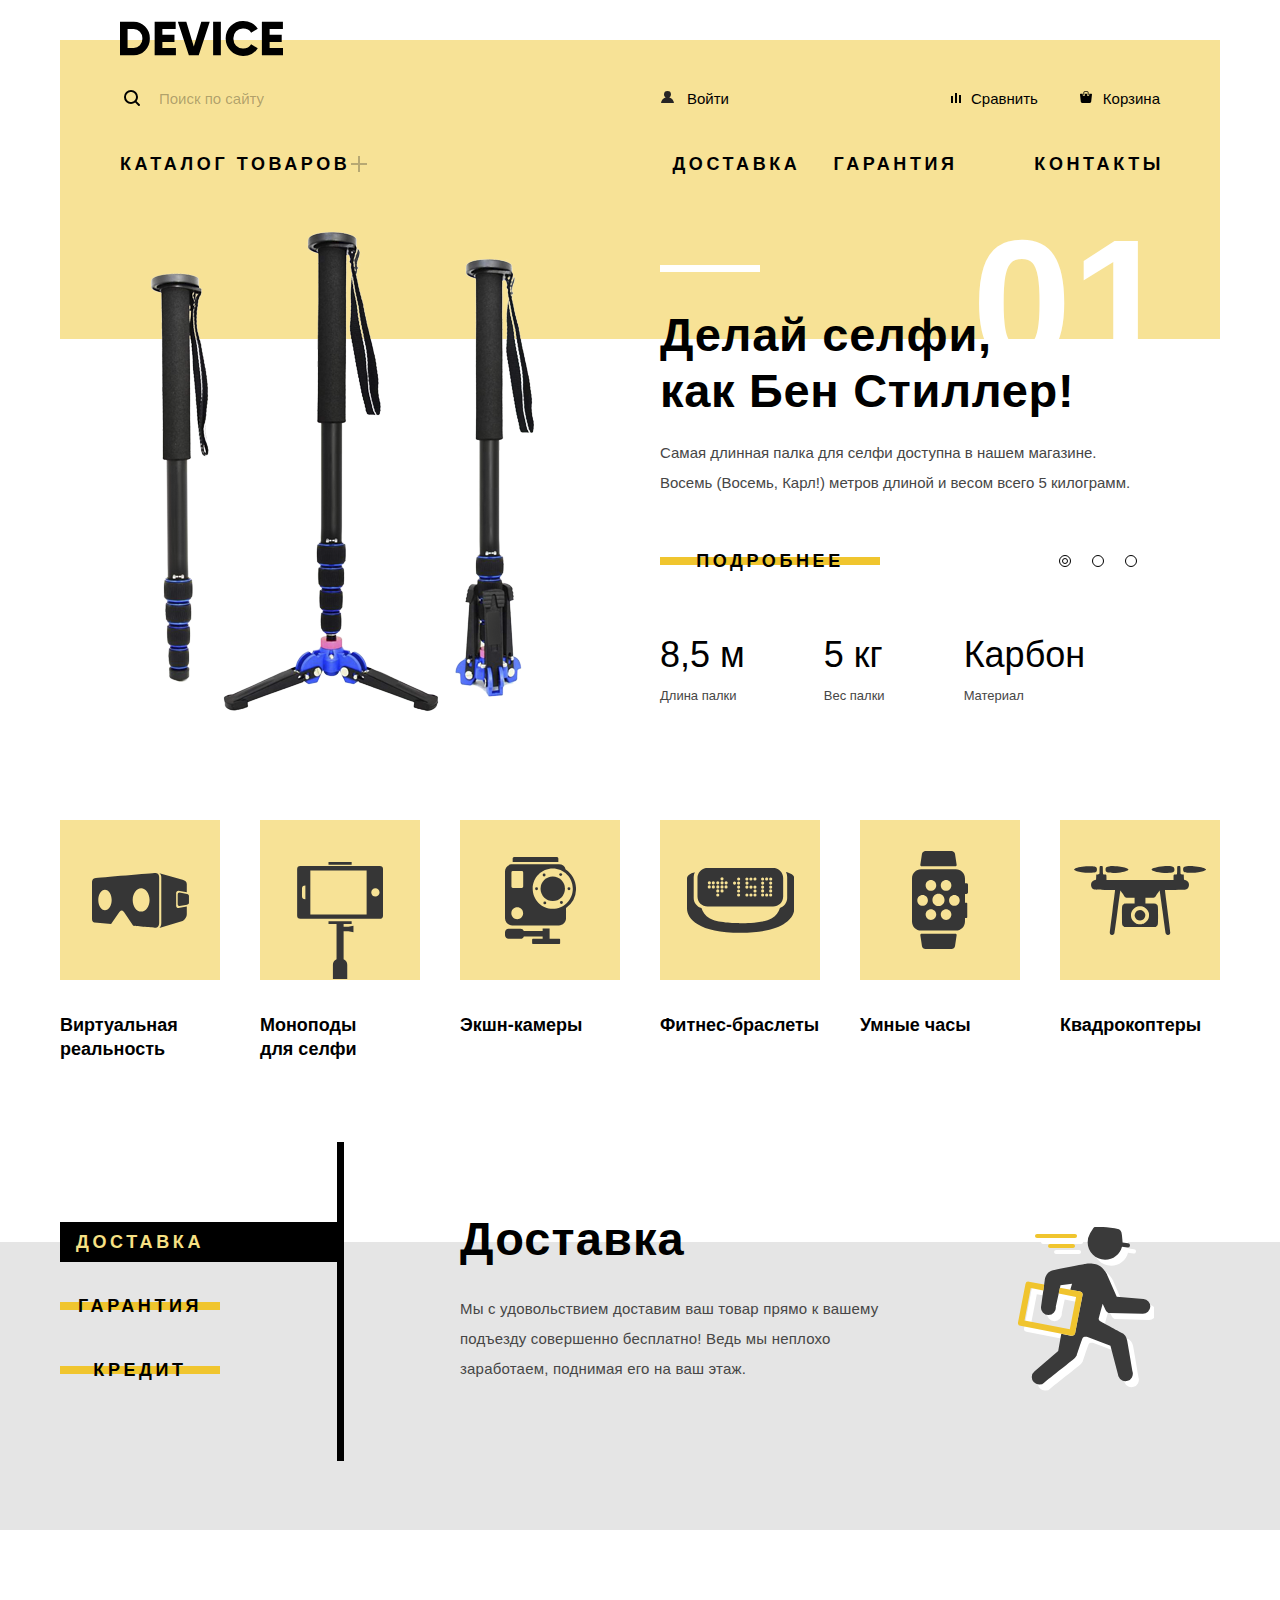
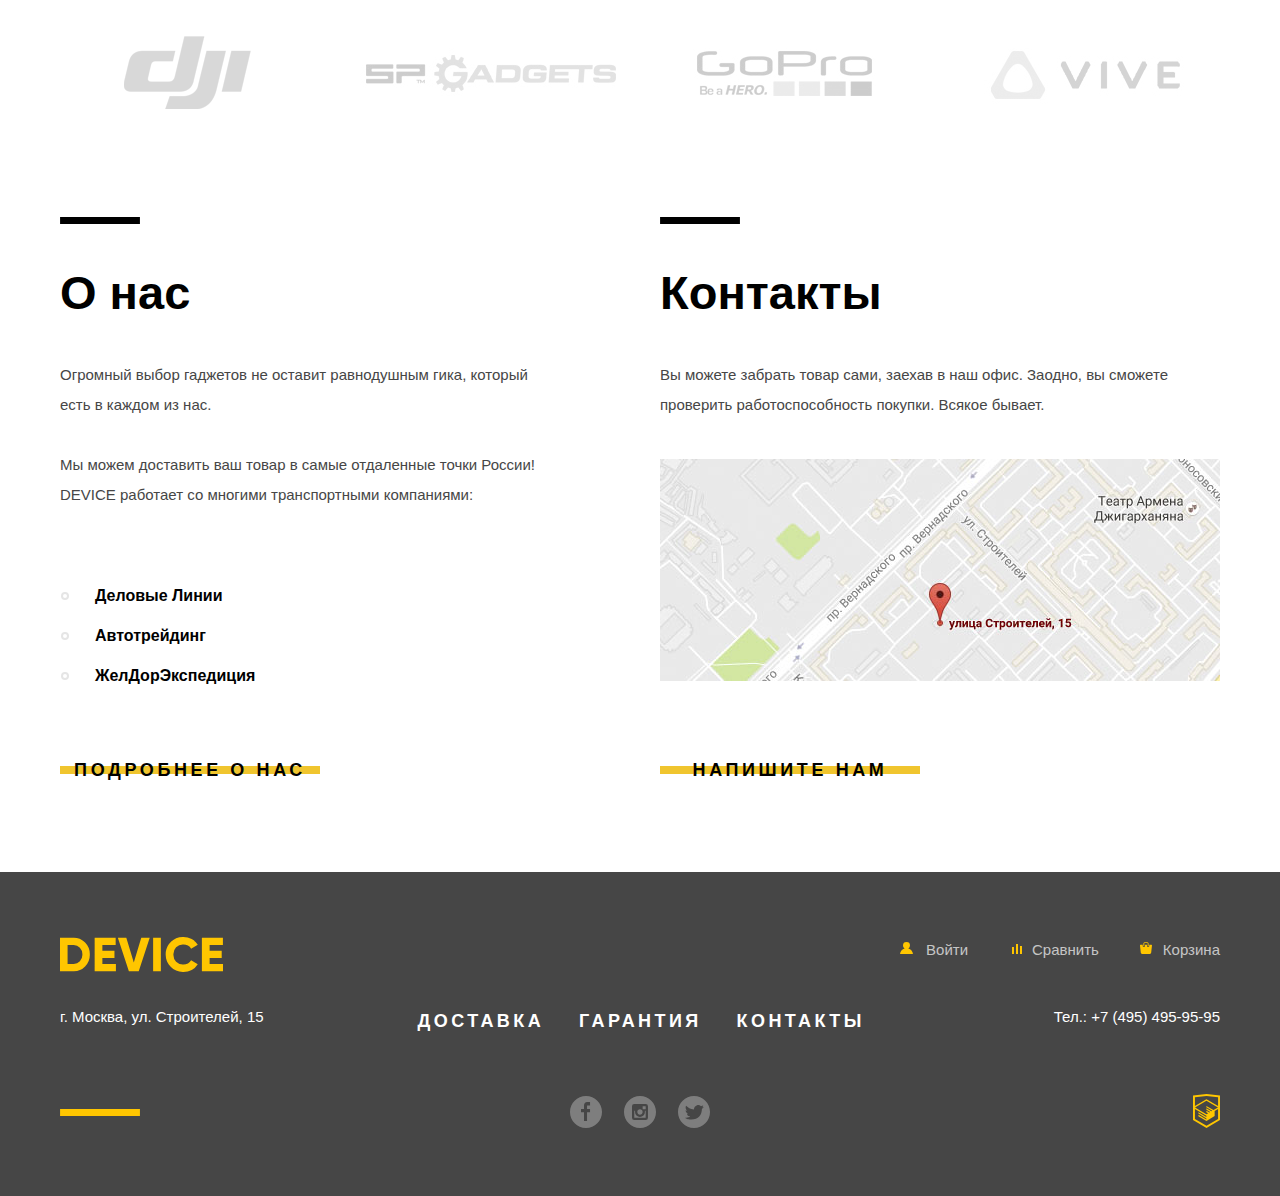
==== index.html @ 9bf0dfb0 "Site files added" ====
<!DOCTYPE html>
<html lang="ru">
  <head>
    <meta charset="utf-8">
    <meta name="viewport" content="width=device-width, initial-scale=1">
    <title>Девайс интернет-магазин гаджетов</title>
    <link rel="stylesheet" href="css/normalize.css">
    <link rel="stylesheet" href="css/style.css">
  </head>
  <body>
    <div class="container">
      <header class="main-header">
        <nav class="main-navigation">
          <a class="header-logo">
            <img src="img/device-logo.svg" width="163" height="35" alt="Логотип сайта Device">
          </a>
          <ul class="user-nav">
            <li class="search-block">
              <form class="search-form" action="https://echo.htmlacademy.ru" method="GET">

                <input type="search" name="search" id="search-field" placeholder="Поиск по сайту">
                <label for="search-field"><span class="visually-hidden">Поиск</span></label>
                <button class="search-button" type="submit">Найти</button>
              </form>
            </li>
            <li><a class="user-link user-link--login" href="">Войти</a></li>
            <li><a class="user-link user-link--compare" href="">Сравнить</a></li>
            <li><a class="user-link user-link--cart" href="">Корзина</a></li>
          </ul>
          <ul class="site-nav">
            <li>
              <a href="">Каталог товаров</a>
              <ul class="sub-menu">
                <li>
                  <a href="">Виртуальная реальность</a>
                  <a href="">Моноподы для селфи</a>
                  <a href="">Экшн-камеры</a>
                </li>
                <li>
                  <a href="">Фитнес-браслеты</a>
                  <a href="">Умные часы</a>
                </li>
                <li>
                  <a href="">Квадрокоптеры</a>
                </li>
              </ul>
            </li>
            <li><a href="">Доставка</a></li>
            <li><a href="">Гарантия</a></li>
            <li><a href="">Контакты</a></li>
          </ul>
        </nav>
      </header>
    </div>
    <main>
      <div class="container">
        <h1 class="visually-hidden">Интернет-магазин гаджетов Девайс</h1>

        <!-- Начало блока slider-->
        <section class="slider">
          <input class="visually-hidden" type="radio" id="product-1" name="toggle" checked>
          <input class="visually-hidden" type="radio" id="product-2" name="toggle">
          <input class="visually-hidden" type="radio" id="product-3" name="toggle">

          <div class="slider-controls">
            <label class="controls-item controls-item--1" for="product-1">Первый</label>
            <label class="controls-item controls-item--2" for="product-2">Второй</label>
            <label class="controls-item controls-item--3" for="product-3">Третий</label>
          </div>

          <ul class="slider-list">
            <li class="slider-item slider-item-1">
              <div class="item-columns">
                <div class="column-image">
                  <img class="slide-image-1" src="img/slide-1.png" width="384" height="486" alt="Палка для селфи">
                </div>
                <div class="column-description">
                  <h3>Делай селфи,<br> как Бен Стиллер!</h3>
                  <p>
                    Самая длинная палка для селфи доступна в нашем магазине.<br>
                    Восемь (Восемь, Карл!) метров длиной и весом всего 5 килограмм.
                  </p>
                  <a class="button slider-item-button" href="catalog.html">Подробнее</a>
                  <ul class="characteristic-list">
                    <li>
                      <span>8,5 м</span>
                      <span>Длина палки</span>
                    </li>
                    <li>
                      <span>5 кг</span>
                      <span>Вес палки</span>
                    </li>
                    <li>
                      <span>Карбон</span>
                      <span>Материал</span>
                    </li>
                  </ul>
                </div>
              </div>
            </li>

            <li class="slider-item slider-item-2">
              <div class="item-columns">
                <div class="column-image">
                  <img class="slide-image-2" src="img/slide-2.png" width="345" height="485" alt="Мотивирующий фитнес-браслет">
                </div>
                <div class="column-description">
                  <h3>Худеем<br> правильно!</h3>
                  <p>
                    Мотивирующие фитнес-браслеты помогут найти в себе силы<br>
                    не пропускать занятия и соблюдать диету.
                  </p>
                  <a class="button slider-item-button" href="catalog.html">Подробнее</a>
                  <ul class="characteristic-list">
                    <li>
                      <span>48 часов</span>
                      <span>Без подзарядки</span>
                    </li>
                  </ul>
                </div>
              </div>
            </li>

            <li class="slider-item slider-item-3">
              <div class="item-columns">
                <div class="column-image">
                  <img class="slide-image-3" src="img/slide-3.png" width="526" height="334" alt="Квадрокоптер с лазером">
                </div>
                <div class="column-description">
                  <h3>Порхает как бабочка, жалит как пчела!</h3>
                  <p>
                    Этот обычный, на первый взгляд, квадрокоптер оснащен<br>
                    мощным лазером, замаскированным под стандартную камеру.
                  </p>
                  <a class="button slider-item-button" href="catalog.html">Подробнее</a>
                  <ul class="characteristic-list">
                    <li>
                      <span>800 м</span>
                      <span>Дальность полета</span>
                    </li>
                    <li>
                      <span>50 м</span>
                      <span>Радиус поражения</span>
                    </li>
                  </ul>
                </div>
              </div>
            </li>
          </ul>
        </section>
        <!-- Конец блока slider-->

        <section class="popular">
          <ul class="popular-list">
            <li class="popular-item">
              <a href="">
                <img src="img/popular-1.svg" width="97" height="55" alt="Очки виртуальной реальности">
                <p>Виртуальная реальность</p>
              </a>
            </li>
            <li class="popular-item">
              <a href="">
                <img class="popular-image--bottom" src="img/popular-2.svg" width="86" height="117" alt="Монопод">
                <p>Моноподы<br> для селфи</p>
              </a>
            </li>
            <li class="popular-item">
              <a href="">
                <img src="img/popular-3.svg" width="71" height="87" alt="Экшн-камера">
                <p>Экшн-камеры</p>
              </a>
            </li>
            <li class="popular-item">
              <a href="">
                <img src="img/popular-4.svg" width="107" height="65" alt="Фитнес-браслет">
                <p>Фитнес-браслеты</p>
              </a>
            </li>
            <li class="popular-item">
              <a href="">
                <img src="img/popular-5.svg" width="56" height="98" alt="Умные часы">
                <p>Умные часы</p>
              </a>
            </li>
            <li class="popular-item">
              <a href="">
                <img src="img/popular-6.svg" width="132" height="69" alt="Квадрокоптер">
                <p>Квадрокоптеры</p>
              </a>
            </li>
          </ul>
        </section>
      </div>

      <section class="tab-slider">
        <div class="tab-slider-wrapper container">
          <h2 class="visually-hidden">Информация по доставке, гарантии и кредиту</h2>
          <input class="visually-hidden" type="radio" name="tab" id="tab-1" checked>
          <input class="visually-hidden" type="radio" name="tab" id="tab-2">
          <input class="visually-hidden" type="radio" name="tab" id="tab-3">
          <div class="tab-slider-controls">
            <label class="tab-control tab-control-1 button" for="tab-1">Доставка</label>
            <label class="tab-control tab-control-2 button" for="tab-2">Гарантия</label>
            <label class="tab-control tab-control-3 button" for="tab-3">Кредит</label>
          </div>

          <div class="tab-content">
            <section class="tab tab-1">
              <h3>Доставка</h3>
              <p>
                Мы с удовольствием доставим ваш товар прямо к вашему подъезду совершенно бесплатно!
                Ведь мы неплохо заработаем, поднимая его на ваш этаж.
              </p>
            </section>
            <section class="tab tab-2">
              <h3>Гарантия</h3>
              <p>
                Если из-за возгорания купленного у нас товара у вас сгорит дом — не переживайте,
                мы выдадим вам новый.<br> Товар, не дом, конечно же.
              </p>
            </section>
            <section class="tab tab-3">
              <h3>Кредит</h3>
              <p>
                Залезть в долговую яму стало проще! Кредитные консультанты
                подберут для вас наиболее выгодные условия кредита.
                Выгодные для нашего банка, разумеется.
              </p>
            </section>
          </div>
        </div>
      </section>

      <section class="top-brands container">
        <h2 class="visually-hidden">Наши лучшие бренды</h2>
        <ul class="brand-list">
          <li class="brand-item">
            <a class="brand-link brand-link--dji" href="">
              <span class="visually-hidden">DJI</span>
            </a>
          </li>
          <li class="brand-item">
            <a class="brand-link brand-link--spgadgets" href="">
              <span class="visually-hidden">SP Gadgets</span>
            </a>
          </li>
          <li class="brand-item">
            <a class="brand-link brand-link--gopro" href="">
              <span class="visually-hidden">GoPro</span>
            </a>
          </li>
          <li class="brand-item">
            <a class="brand-link brand-link--vive" href="">
              <span class="visually-hidden">VIVE</span>
            </a>
          </li>
        </ul>
      </section>

      <div class="index-columns container">
        <section class="about-us">
          <h2>О нас</h2>

          <p>
            Огромный выбор гаджетов не оставит равнодушным гика, который есть в каждом из нас.
          </p>
          <p>
            Мы можем доставить ваш товар в самые отдаленные точки России!
            DEVICE работает со многими транспортными компаниями:
          </p>

          <ul>
            <li>Деловые Линии</li>
            <li>Автотрейдинг</li>
            <li>ЖелДорЭкспедиция</li>
          </ul>

          <a class="button" href="">Подробнее о нас</a>
        </section>

        <section class="contacts">
          <h2>Контакты</h2>

          <p>
            Вы можете забрать товар сами, заехав в наш офис. Заодно, вы сможете проверить работоспособность покупки. Всякое бывает.
          </p>
          <a class="contacts-map" href="">
            <img src="img/map.jpg" width="560" height="222" alt="Карта расположения магазина">
          </a>
          <a class="button button-modal-show" href="">Напишите нам</a>
        </section>
      </div>
    </main>

    <footer class="main-footer ">
      <div class="container">
        <div class="footer-wrapper">
          <div class="footer-user-block">
          <a class="footer-logo">
            <svg xmlns="http://www.w3.org/2000/svg" width="163" height="35" viewBox="0 0 163 35">
                <path id="_-e-logo" d="M-.151.702v33.6h13.532a15.72 15.72 0 0 0 11.72-4.824 16.458 16.458 0 0 0 4.712-11.976 16.458 16.458 0 0 0-4.712-11.976A15.723 15.723 0 0 0 13.381.702H-.151zM7.582 26.91V8.091h5.8a8.646 8.646 0 0 1 6.5 2.568 9.407 9.407 0 0 1 2.489 6.84 9.406 9.406 0 0 1-2.489 6.84 8.642 8.642 0 0 1-6.5 2.568h-5.8zm34.8-5.952h12.082v-7.3H42.378V8.091h13.291V.702H34.645v33.6H55.91V26.91H42.378v-5.952zm36.343 13.344L89.744.702h-8.458l-7.491 24.72L66.304.702h-8.457l11.019 33.6h9.859zm14.4 0h7.733V.702h-7.733v33.6zm38.615-1.416a15.506 15.506 0 0 0 6.041-5.688l-6.67-3.84a7.482 7.482 0 0 1-3.165 3.024 9.87 9.87 0 0 1-4.664 1.1 9.595 9.595 0 0 1-7.177-2.736 9.909 9.909 0 0 1-2.682-7.248 9.909 9.909 0 0 1 2.682-7.248 9.595 9.595 0 0 1 7.177-2.736 9.897 9.897 0 0 1 4.639 1.08 7.592 7.592 0 0 1 3.19 3.048l6.67-3.84a15.873 15.873 0 0 0-6.09-5.688 17.42 17.42 0 0 0-8.409-2.088c-9.779-.272-17.797 7.691-17.591 17.472-.208 9.781 7.809 17.747 17.588 17.476a17.52 17.52 0 0 0 8.458-2.088zm17.881-11.928h12.082v-7.3h-12.085V8.091h13.29V.702h-21.023v33.6h21.265V26.91h-13.532v-5.952z" class="cls-1" data-name="-e-logo"/>
            </svg>
          </a>
          <ul class="footer-user-nav">
            <li><a class="footer-user-link user-link--login" href="">Войти</a></li>
            <li><a class="footer-user-link user-link--compare" href="">Сравнить</a></li>
            <li><a class="footer-user-link user-link--cart" href="">Корзина</a></li>
          </ul>
          </div>

          <div class="footer-contacts">
            <p>г. Москва, ул. Строителей, 15</p>
            <ul>
              <li><a href="">Доставка</a></li>
              <li><a href="">Гарантия</a></li>
              <li><a href="">Контакты</a></li>
            </ul>
            <a href="tel:+74954959595" aria-label="Телефон для связи">Тел.: +7 (495) 495-95-95</a>
          </div>

          <div class="footer-social">
            <ul>
              <li>
                <a class="social-button social-button--facebook" href="https://www.facebook.com/"><span class="visually-hidden">Фейсбук</span>
                </a>
              </li>
              <li>
                <a class="social-button social-button--instagram" href=""><span class="visually-hidden">Инстаграм</span>
                </a>
              </li>
              <li>
                <a class="social-button social-button--twitter" href=""><span class="visually-hidden">Твиттер</span>
                </a>
              </li>
            </ul>
            <a class="logo-htmlacademy" href="https://htmlacademy.ru/intensive/htmlcss">
              <img src="img/logo-htmlacademy.svg" alt="Интенсив «Профессиональный HTML и CSS, уровень 1»" width="27" height="35">
            </a>
          </div>
      </div>
       </div>
    </footer>

    <section class="modal modal-write-us">
      <h2 class="visually-hidden">Напишите нам</h2>
      <form class="write-us-form" action="https://echo.htmlacademy.ru" method="POST">
        <div class="user-data-fields">
          <div>
            <label for="name-field">Ваше имя:</label>
            <input type="text" name="name" id="name-field" placeholder="Имя Фамилия">
          </div>
          <div>
            <label for="email-field">Ваш e-mail:</label>
            <input type="email" name="email" id="email-field" placeholder="email@example.com">
          </div>
        </div>
        <label class="fff" for="text-field">Текст письма:</label>
        <div>
          <textarea name="text" id="text-field" cols="30" rows="10" placeholder="В свободной форме"></textarea>
        </div>
        <button class="button write-us-button" type="submit">Отправить</button>
      </form>
      <button class="modal-close" type="button">
        <span class="visually-hidden">Закрыть</span>
      </button>
    </section>

    <section class="modal modal-map">
      <h2 class="visually-hidden">Как до нас добраться</h2>
      <img src="img/map-big.jpg" width="960" height="559" alt="Интернет-магазин 'Девайс' находится по адресу ул. Строителей, д. 15, Москва">
      <button class="modal-close" type="button">
        <span class="visually-hidden">Закрыть</span>
      </button>
    </section>

  <script src="js/script.js"></script>
  </body>
</html>
---- css/style.css ----
body {
  margin: 0;
  padding: 0;

  font-family: "Gilroy", Arial, sans-serif;
  font-weight: 800;
  font-size: 15px;
  line-height: 24px;
  color: #000000;
}

a {
  text-decoration: none;
}

img {
  max-width: 100%;
  height: auto;
}

.visually-hidden:not(:focus):not(:active),
input[type="radio"].visually-hidden/*,
input[type="checkbox"].visually-hidden*/ {
  position: absolute;

  width: 1px;
  height: 1px;
  margin: -1px;
  border: 0;
  padding: 0;

  white-space: nowrap;

  clip-path: inset(100%);
  clip: rect(0 0 0 0);
  overflow: hidden;
}

.button {
  position: relative;
  display: block;
  min-width: 240px;
  padding-right: 10px;
  padding-left: 10px;

  font-size: 18px;
  line-height: 24px;
  color: #000000;
  text-align: center;
  text-transform: uppercase;
  font-family: "Gilroy", Arial, sans-serif;
  font-weight: 800;
  letter-spacing: 3.6px;
  z-index: 100;
  cursor: pointer;
}

.button:active {
  color: rgba(0, 0, 0, 0.3);
}

.button::before {
  content: "";
  position: absolute;
  top: 8px;
  left: 0%;
  width: 100%;
  padding-top: 4px;
  padding-bottom: 4px;

  background-color: #f0c52e;
  z-index: -1;
}

.button:hover::before,
.button:focus::before {
  top: -8px;
  padding-top: 20px;
  padding-bottom: 20px;
  transition: all 0.1s linear;
}

.container {
  margin: 0 auto;
  width: 1160px;
  padding-right: 20px;
  padding-left: 20px;
  /* outline: 1px solid yellowgreen; */
}

.main-header {
  position: relative;
  margin-top: 40px;
  /* margin-bottom: 20px; */
  padding: 0 60px;
  padding-top: 34px;
  padding-bottom: 142px;
  background-color: #f7e296;
}

.main-navigation {
  display: flex;
  flex-direction: column;
}

.main-navigation a {
  color: #000000;
}

.header-logo {
  position: absolute;
  top: -19px;
  cursor: pointer;
}

.header-logo:hover,
.user-nav a:hover,
.site-nav a:hover {
  opacity: 0.6;
}

.header-logo:active,
.user-nav a:active,
.site-nav a:active {
  opacity: 0.3;
}

.user-nav,
.site-nav,
.sub-menu {
  margin: 0;
  padding: 0;
  list-style: none;
}

.user-nav {
  display: flex;
  flex-wrap: wrap;
  align-items: baseline;
  justify-content: flex-start;
  margin-bottom: 29px;
}

.search-block {
  width: 537px;
}

.user-nav li:nth-child(2) {
  margin-right: auto;
}

.user-nav li:nth-child(4) {
  margin-left: 35px;
}

.user-link {
  position: relative;
  padding-left: 30px;
}

.user-link::before {
  content: "";
  position: absolute;
  bottom: 0px;
  left: 0px;
  width: 20px;
  height: 18px;
  background-repeat: no-repeat;
}

.user-link--login::before {
  background-image: url("../img/user-icon.svg");
  background-position: 4px 2px;
}

.user-link--compare::before {
  background-image: url("../img/compare-icon.svg");
  background-position: 10px 4px;
}

.user-link--cart::before {
  background-image: url("../img/cart-icon.svg");
  background-position: 7px 2px;
}

.search-form {
  position: relative;
}

.search-form input {
  box-sizing: border-box;
  padding-right: 15px;
  padding-left: 39px;
  padding-top: 9px;
  padding-bottom: 7px;
  width: 356px;
  background-color: transparent;
  border: none;
  line-height: 30px;
  border-bottom: transparent;
  color: #000000;
  background-image: url("../img/search-icon.svg");
  background-repeat: no-repeat;
  background-position: 4px 15px;
}

.search-form input:focus {
  outline: none;
  /* border-bottom: 2px solid rgba(0, 0, 0, 1); */
}

.search-form label::before {
  content: "";
  position: absolute;
  bottom: 0px;
  left: 0;
  display: none;
  width: 410px;
  height: 2px;
  background-color: #000;
}

.search-form input:focus + label::before {
  display: block;
}

input[type="search"]::placeholder {
  font-family: "Open Sans", Arial, sans-serif;
  font-weight: 300;
  font-size: 15px;
  line-height: 30px;
  color: rgba(0, 0, 0, 0.3);
}

input[type="search"]:hover::placeholder {
  color: rgba(0, 0, 0, 0.6);
}

.search-button {
  display: inline-block;
  vertical-align: baseline;
  margin-left: -3px;
  padding-top: 8px;
  padding-right: 18px;
  padding-bottom: 7px;
  padding-left: 19px;
  background-color: transparent;
  border: 2px solid #000000;
  cursor: pointer;
  opacity: 0;
  font-family: "Open Sans", Arial, sans-serif;
  font-weight: 300;
  font-size: 15px;
  line-height: 30px;
}

.search-button::before {
  content: "";
  position: absolute;
  bottom: 0px;
  left: 0;
  display: none;
  width: 356px;
  height: 2px;
  background-color: #000000;
}

.search-button:focus::before{
  display: block;
}

.search-form input:focus ~ .search-button {
  opacity: 1;
}

.search-button:hover {
  color: #ffffff;
  background-color: #000000;
}

.search-button:focus {
  background-color: #000000;
  color: rgba(255, 255, 255, 1);
  opacity: 1;
}

.search-button:active {
  background-color: #000000;
  color: rgba(255, 255, 255, 0.3);
  opacity: 1;
}

.site-nav {
  display: flex;
  flex-wrap: wrap;
  justify-content: space-between;
}

.site-nav > li:nth-child(1) {
  position: relative;
  padding-right: 40px;
  margin-right: 282px;
}

.site-nav > li:nth-child(1) > a {
  display: block;
  padding-bottom: 21px;
}

.site-nav > li:nth-child(1)::before {
  content: "";
  position: absolute;
  top: 4px;
  left: 231px;
  width: 16px;
  height: 16px;
  background-image: url("../img/plus.svg");
  background-repeat: no-repeat;
  background-position: 0px 0px;
  opacity: 0.3;
  cursor: pointer;
}

.site-nav li:nth-child(2) {
  margin-right: 33px;
}

.site-nav li:nth-child(3) {
  margin-right: auto;
}

.site-nav li:nth-child(4) {
  margin-right: -4px;
}

.site-nav a {
  font-size: 18px;
  text-transform: uppercase;
  letter-spacing: 3.6px;
}

.user-nav a,
.sub-menu a {
  font-family: "Open Sans", Arial, sans-serif;
  font-size: 15px;
  line-height: 30px;
  font-weight: 300;
}

.sub-menu {
  position: absolute;
  left: -60px;
  background-color: #f7e296;
  min-width: 1040px;
  padding-left: 60px;
  padding-right: 60px;
  padding-bottom: 34px;
  display: none;
  z-index: 100;
}

.site-nav > li:nth-child(1):hover .sub-menu {
  display: block;
}

.sub-menu li {
  display: inline-block;
  vertical-align: top;
  margin-right: 53px;
}

.sub-menu li:nth-child(2) {
  margin-right: 71px;
}

.sub-menu a {
  display: block;
  text-transform: none;
  line-height: 36px;
  letter-spacing: 0.2px;
}


/*  section popular начало*/

.popular {
  margin-bottom: 262px;
}

.popular-list {
  display: flex;
  justify-content: space-between;
  margin: 0;
  padding: 0;
  list-style: none;
}

.popular-item {
  background-color: #f7e296;
}

.popular-item:hover {
background-color: #f0c52e;
}

.popular-item a {
  position: relative;
  display: flex;

  flex-direction: column;
  justify-content: center;
  align-items: center;

  width: 160px;
  height: 160px;
  color: #000000;
  font-weight: 800;
}

.popular-item a:active {
  opacity: 0.3;
}

.popular-image--bottom {
  padding-top: 40px;
}

.popular-item p {
  position: absolute;
  top: 193px;
  left: 0;
  margin: 0;
  font-size: 18px;
}

/*  section popular конец*/

/*  section top-brands начало*/

.top-brands {
  margin-top: 94px;
  margin-bottom: 93px;
}

.brand-list {
  display: flex;
  justify-content: space-between;
  margin: 0;
  padding: 0;
  list-style: none;
}

.brand-item {

}
.brand-link {
  display: block;
  width: 260px;
  height: 100px;
  background-repeat: no-repeat;
}

.brand-link--dji {
  background-image: url("../img/logo-brand-gray-1.png");
}

.brand-link--dji:hover {
  background-image: url("../img/logo-brand-1.png");
}

.brand-link--spgadgets {
  background-image: url("../img/logo-brand-gray-2.png");
}

.brand-link--spgadgets:hover {
  background-image: url("../img/logo-brand-2.png");
}

.brand-link--gopro {
  background-image: url("../img/logo-brand-gray-3.png");
}

.brand-link--gopro:hover {
  background-image: url("../img/logo-brand-3.png");
}

.brand-link--vive {
  background-image: url("../img/logo-brand-gray-4.png");
}

.brand-link--vive:hover {
  background-image: url("../img/logo-brand-4.png");
}

/*  section top-brands конец*/


/*  style index-columns начало*/

.index-columns {
  display: flex;
  justify-content: space-between;
  padding-bottom: 90px;

  color: #000000;
}

.index-columns h2 {
  margin-top: 52px;
  margin-bottom: 28px;
  font-size: 47px;
  line-height: 48px;
}

.index-columns p {
  margin-bottom: 15px;
  padding-right: 85px;
  font-family: "Open Sans", Arial, sans-serif;
  font-size: 15px;
  line-height: 30px;
  font-weight: 300;
  color: #464646;
}

.index-columns .button {
  align-self: flex-start;
}

.contacts p {
  margin-bottom: 39px;
  padding-right: 45px;
}

.about-us,
.contacts {
  display: flex;
  flex-direction: column;
  align-content: space-between;
  position: relative;
  width: 560px;
}

.about-us::before,
.contacts::before {
  content: "";
  position: absolute;
  width: 78px;
  height: 7px;
  border-right: 1px solid #121212;
  border-left: 1px solid #121212;
  background-color: #000000;
}

.about-us ul {
  margin-top: 51px;
  margin-bottom: auto;
  padding: 0;
  font-size: 16px;
  line-height: 40px;
  list-style: none;
}

.about-us li {
  position: relative;
  padding-left: 35px;
}

.about-us li::before {
  content: "";
  position: absolute;
  top: 16px;
  left: 1px;
  width: 4px;
  height: 4px;
  border: 2px solid #e5e5e5;
  border-radius: 50%;
}

.contacts-map {
  margin-bottom: 70px;
}

/*  style index-columns конец*/


/*  footer начало*/

.main-footer {
  font-family: "Open Sans", Arial, sans-serif;
  font-weight: 300;
  position: relative;
  padding: 45px 0 61px;
  color: #ffffff;
  background-color: #464646;
}

.main-footer ul {
  list-style: none;
  margin: 0;
  padding: 0;
}

.footer-wrapper {
  display: flex;
  flex-direction: column;
}

.footer-logo {
  position: absolute;
  top: 20px;
  margin-right: auto;
  cursor: pointer;
}

.footer-logo path  {
  fill: #ffc600;
}

.footer-logo path:hover {
  opacity: 0.6;
}

.footer-logo path:active {
  opacity: 0.3;
}

.footer-user-block {
  position: relative;
  margin-bottom: 22px;
}

.footer-user-block ul {
  display: flex;
  margin-top: 15px;
  flex-direction: row;
  justify-content: flex-end;
}

.footer-user-block li {
  margin-left: 34px;
}

.footer-user-link {
  padding-left: 30px;
  position: relative;
  font-size: inherit;
  line-height: 36px;
  color: rgba(255, 255, 255, 0.7);
}

.footer-user-link::before {
  content: "";
  position: absolute;
  bottom: 0px;
  left: 0px;
  width: 20px;
  height: 18px;
  background-repeat: no-repeat;
}

.footer-user-link:hover {
  color: rgba(255, 255, 255, 1);
}

.footer-user-link:hover::before {
  opacity: 0.6;
}

.footer-user-link:active {
  color: rgba(255, 255, 255, 0.3);
}
.footer-user-link:active::before {
  opacity: 0.3;
}

.footer-user-nav .user-link--login::before {
  background-image: url("../img/user-icon-footer.svg");
}

.footer-user-nav .user-link--cart::before {
  background-image: url("../img/cart-icon-footer.svg");
}

.footer-user-nav .user-link--compare::before {
  background-image: url("../img/compare-icon-footer.svg");
}

.footer-contacts {
  display: flex;
  justify-content: space-between;
  align-items: center;
  margin-bottom: 50px;
}

.footer-contacts ul {
  display: flex;
  flex-wrap: wrap;
  justify-content: center;
  width: 560px;
  margin-right: auto;
  margin-left: auto;
  padding-top: 7px;
  padding: 7px 20px 0px;
  font-family: "Gilroy", Arial, sans-serif;
  font-weight: 800;
  font-size: 18px;
  line-height: 24px;
  text-transform: uppercase;
}

.footer-contacts li {
  margin-right: 35px;
  letter-spacing: 3.4px;
}

.footer-contacts a {
  color: #ffffff;
}

.footer-contacts a:hover {
  color: rgba(255, 255, 255, 0.6);
}

.footer-contacts a:active {
  color: rgba(255, 255, 255, 0.3);
}

.footer-social {
  position: relative;
  display: flex;
  justify-content: center;
}

.footer-social::before {
  content: "";
  position: absolute;
  top: 15px;
  left: 0;
  width: 78px;
  height: 7px;
  border-right: 1px solid #f2bd05;
  border-left: 1px solid #f2bd05;
  background-color: #ffc600;
}
.footer-social ul {
  display: flex;
  margin-top: 2px;
}

.footer-social li {
  margin: 0 11px;
}

.social-button {
  display: inline-block;
  width: 32px;
  height: 32px;
  background-repeat: no-repeat;
  background-position: 0 0;
  opacity: 0.3;
}

.social-button--facebook {
  background-image: url("../img/facebook-icon.svg");
}

.social-button--instagram {
  background-image: url("../img/instagram-icon.svg");
}

.social-button--twitter {
  background-image: url("../img/twitter-icon.svg");
}

.social-button:hover {
  opacity: 0.6;
}

.social-button:active {
  opacity: 0.1;
}

.logo-htmlacademy img {
  position: absolute;
  top: 0;
  right: 0;
}

.logo-htmlacademy img:hover {
  opacity: 0.6;
}

.logo-htmlacademy img:active {
  opacity: 0.3;
}

/*  footer конец*/


/*  slider начало*/

.slider {
  position: relative;
  min-height: 493px;
  margin-bottom: -12px;
  z-index: 1;
}

.slider-controls {
  position: absolute;
  top: 208px;
  right: 70px;
  z-index: 100;

  height: 18px;

  text-align: center;
  font-size: 0;
}

.controls-item {
  position: relative;
  display: inline-block;
  vertical-align: top;
  margin-right: 33px;
  border-radius: 50%;
  cursor: pointer;
}

.controls-item::before {
  content: "";

  position: absolute;
  top: 8px;
  left: 8px;
  z-index: 1;

  width: 10px;
  height: 10px;

  background-color: transparent;
  border: 1px solid #000;
  border-radius: 50%;
}

#product-1:checked ~ .slider-list .slider-item:nth-child(1) {
  display: block;
}

#product-2:checked ~ .slider-list .slider-item:nth-child(2) {
  display: block;
}

#product-3:checked ~ .slider-list .slider-item:nth-child(3) {
  display: block;
}

#product-1:checked ~ .slider-controls .controls-item--1::after,
#product-2:checked ~ .slider-controls .controls-item--2::after,
#product-3:checked ~ .slider-controls .controls-item--3::after {
  content: "";
  position: absolute;
  top: 11px;
  left: 11px;
  z-index: 2;
  width: 4px;
  height: 4px;
  background-color: transparent;
  border: 1px solid #000;
  border-radius: 50%;
}

.slider-list {
  position: relative;
  top: -32px;
  display: flex;
  flex-direction: row;
  margin: 0;
  padding: 0;

  list-style: none;
}

.slider-item {
  display: none;
}

.slider-item .column-description::before {
  content: "";
  position: absolute;
  top: -42px;
  width: 100px;
  height: 7px;
  background-color: #ffffff;
}

.slider-item .column-description::after {
  position: absolute;
  top: -94px;
  right: 49px;
  font-size: 179px;
  line-height: 179px;
  color: #ffffff;
  z-index: -1;
}

.slider-item-1 .column-description::after {
  content: "01";
}

.slider-item-2 .column-description::after {
  content: "02";
}

.slider-item-3 .column-description::after {
  content: "03";
}

.item-columns {
  display: flex;
}

.column-image {
  margin-right: 40px;
  width: 560px;
}

.column-description {
  width: 560px;
}

.column-image .slide-image-1,
.column-image .slide-image-2,
.column-image .slide-image-3 {
  position: relative;
}

.column-image .slide-image-1 {
  top: -79px;
  left: 90px;
}

.column-image .slide-image-2 {
  top: -67px;
  left: 116px;
}

.column-image .slide-image-3 {
  top: -14px;
  left: 31px;
}

.slider-item h3 {
  max-width: 560px;
  margin: 0;
  margin-bottom: 19px;
  font-size: 47px;
  line-height: 56px;
  font-weight: 800;
  letter-spacing: 0.7px;
  z-index: 3;
}

.slider-item p {
  max-width: 500px;
  margin: 0;
  margin-bottom: 51px;
  line-height: 30px;
  font-family: "Open Sans", Arial, sans-serif;
  font-weight: 300;
  color: #464646;
}

.slider-item-button {
  display: inline-block;
  vertical-align: baseline;
  min-width: 200px;
  margin-bottom: 58px;
  padding-right: 10px;
  padding-left: 10px;
}

.characteristic-list {
  display: flex;
  margin: 0;
  padding: 0;
  padding-bottom: 30px;
  list-style: none;
}

.characteristic-list span {
  display: block;
  margin-right: 79px;
}

.slider-item-3 span {
  margin-right: 49px;
}

.characteristic-list span:nth-child(1) {
  margin-bottom: 7px;

  font-size: 36px;
  line-height: 48px;
  font-weight: 300;
}

.characteristic-list span:nth-child(2) {
  font-size: 13px;
  font-family: 'Open Sans', Arial, sans-serif;
  line-height: 20px;
  font-weight: 300;
  color: #464646;
}

/*  slider конец */

/*  tab-slider начало */

.tab-slider {
  min-height: 288px;
  background-color: #e5e5e5;
}

.tab-slider-wrapper {
  position: relative;
  top: -12px;
  display: flex;
  padding-bottom: 60px;
  /* align-items: baseline; */
  justify-content: space-between;
}

.tab-slider-controls {
  position: relative;
  display: flex;
  flex-direction: column;
  justify-content: flex-start;
  align-items: flex-start;
  width: 300px;
}

.tab-slider-controls::before {
  content: "";
  position: absolute;
  top: -88px;
  right: 16px;
  width: 7px;
  height: 319px;
  background-color: #000000;
}

.tab-control {
  min-width: 140px;
  padding-right: 10px;
  padding-left: 10px;
  margin-bottom: 40px;
}

#tab-1:checked ~ .tab-slider-controls .tab-control-1::before,
#tab-2:checked ~ .tab-slider-controls .tab-control-2::before,
#tab-3:checked ~ .tab-slider-controls .tab-control-3::before {
  background-color: #000000;
  top: -8px;
  width: 278px;
  padding-top: 20px;
  padding-bottom: 20px;
}

#tab-1:checked ~ .tab-slider-controls .tab-control-1,
#tab-2:checked ~ .tab-slider-controls .tab-control-2,
#tab-3:checked ~ .tab-slider-controls .tab-control-3 {
    color: #f7e184;
}

.tab-content {
  width: 760px;
}

.tab {
  position: relative;
  display: none;
}

#tab-1:checked ~ .tab-content .tab-1 {
  display: block;
}
#tab-2:checked ~ .tab-content .tab-2 {
  display: block;
}
#tab-3:checked ~ .tab-content .tab-3 {
  display: block;
}

.tab h3 {
  margin-top: -15px;
  margin-bottom: 31px;
  font-size: 47px;
  line-height: 48px;
  letter-spacing: 1.1px;
}

.tab p {
  width: 436px;
  font-family: "Open Sans", Arial, sans-serif;
  font-weight: 300;
  font-size: 15px;
  line-height: 30px;
  color: #464646;
  letter-spacing: 0.2px;
}

.tab::before {
  content: "";
  position: absolute;
  width: 200px;
  height: 200px;
  background-repeat: no-repeat;
}

 .tab-1::before {

  top: 12px;
  right: 2px;

  background-image: url("../img/delivery.svg");
}

.tab-2::before  {
  top: -12px;
  right: 17px;
  background-image: url("../img/warranty.svg");
}

.tab-3::before {
  top: -13px;
  right: 26px;
  background-image: url("../img/credit.svg");
}

/*  tab-slider конец */

/*  Всплывающие блоки  */

@keyframes bounce {
  0% {
    transform: translateY(-2000px);
  }

  70% {
    transform: translateY(30px);
  }

  90% {
    transform: translateY(-10px);
  }

  100% {
    transform: translateY(0);
  }
}

.modal {
  position: fixed;
  display: none;

  color: #000000;
  background-color: #ffffff;
  box-shadow: 0px 10px 20px 0 rgba(4, 6, 6, 0.2);
  z-index: 100;
}

.modal-show {
  display: block;

  animation: bounce 0.6s;
}

.modal-error {
  animation: shake 0.6s;
}

.modal-write-us {
  top: 212px;
  left: 50%;
  width: 760px;
  margin-left: -480px;
  padding: 93px 100px 85px;

}

.modal-close {
  position: absolute;

  top: 22px;
  right: 22px;

  width: 55px;
  height: 55px;

  background-color: #f0c52e;
  opacity: 0.6;
  border: none;
  border-radius: 50%;
  cursor: pointer;
}

.modal-close:hover {
  opacity: 1;
}

.modal-close:active {
  opacity: 0.3;
}

.modal-close::before,
.modal-close::after {
  content: "";

  position: absolute;
  top: 27px;
  right: 13px;
  width: 29px;
  height: 2px;

  background-color: #ffffff;
}

.modal-close::before {
  transform: rotate(45deg);
}

.modal-close::after {
  transform: rotate(-45deg);
}

.write-us-form {
  display: flex;
  flex-direction: column;
}

.write-us-form label {
  display: block;
  margin-bottom: 7px;
  font-size: 18px;
  line-height: 24px;
}

.write-us-form > label{
  letter-spacing: 0.3px;
}

.write-us-form input {
  display: block;
  width: 360px;
  padding: 16px 20px;
  font-family: "Open Sans", Arial, sans-serif;
  font-size: 14px;
  line-height: 18px;
  color: #464646;
  background-color: #f2f2f2;
  border: none;
  box-sizing: border-box;
}

.write-us-form input:hover,
.write-us-form textarea:hover {
  background-color: #eaeaea;
}

.write-us-form input:focus {
  outline: 3px solid #f7e296;
  background-color: #ffffff;
}

.write-us-form input:invalid {
  outline: none;

  background-color: #f6dada;
}

/* .write-us-form input[type="email"] {
  margin-right: 0;
} */

.write-us-form input::placeholder,
.write-us-form textarea::placeholder {
  color: rgba(70, 70, 70, 0.4);
}

.write-us-form textarea {
  width: 720px;
  height: 124px;
  padding: 16px 20px;
  -moz-margin-bottom: 41px;
  margin-bottom: 41px;
  color: #464646;
  background-color: #f2f2f2;
  border: none;
  letter-spacing: -0.4px;
}

.write-us-form textarea:focus {
  outline: 3px solid #f7e296;
  background-color: #ffffff;
}

.user-data-fields {
  display: flex;
  justify-content: space-between;
  margin-bottom: 33px;
}

.write-us-button {
  min-width: 200px;
  padding-right: 10px;
  padding-left: 10px;
  background-color: transparent;
  border: none;
  align-self: flex-start;
}

.write-us-button::before {
  top: 9px;
}

.write-us-button:hover::before {
  top: -9px;
}

/*  modal map  */

.modal-map {
  width: 960px;
  height: 559px;
  top: 212px;
  left: 50%;
  margin-left: -480px;

}
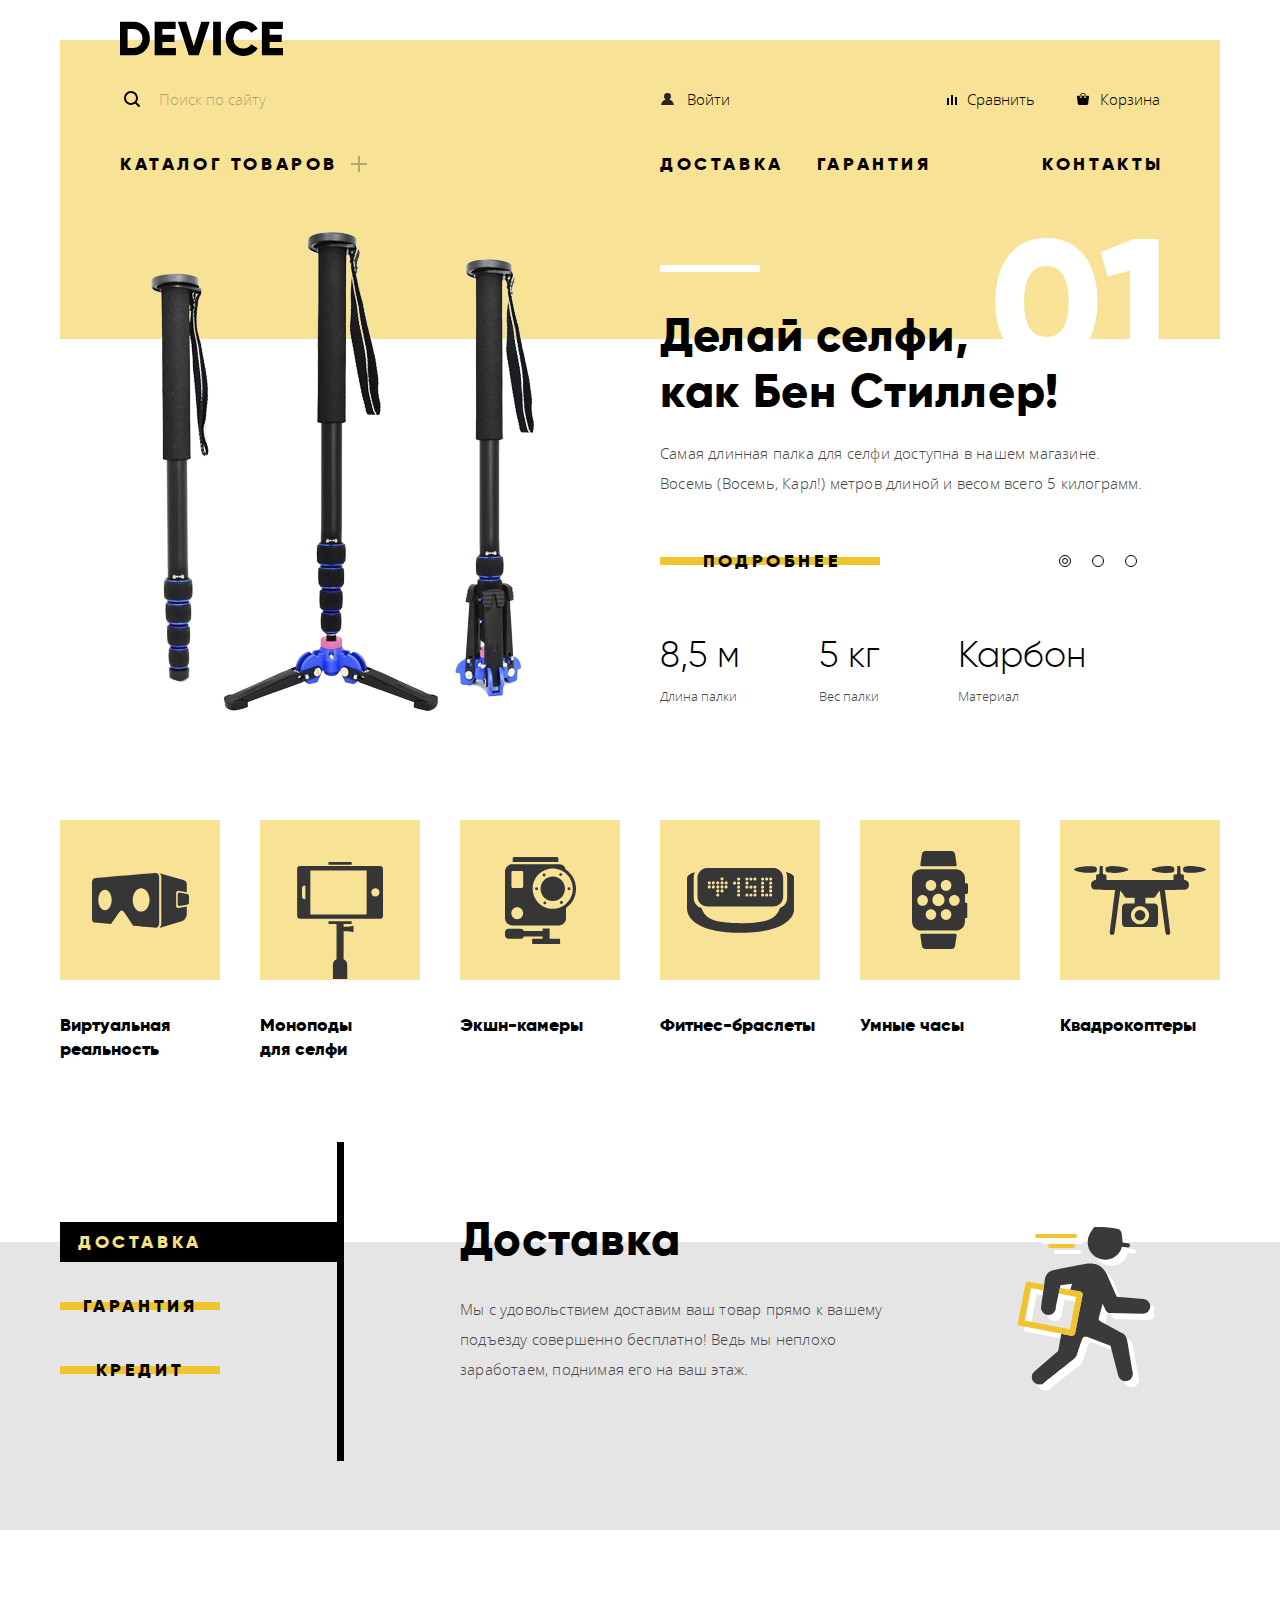
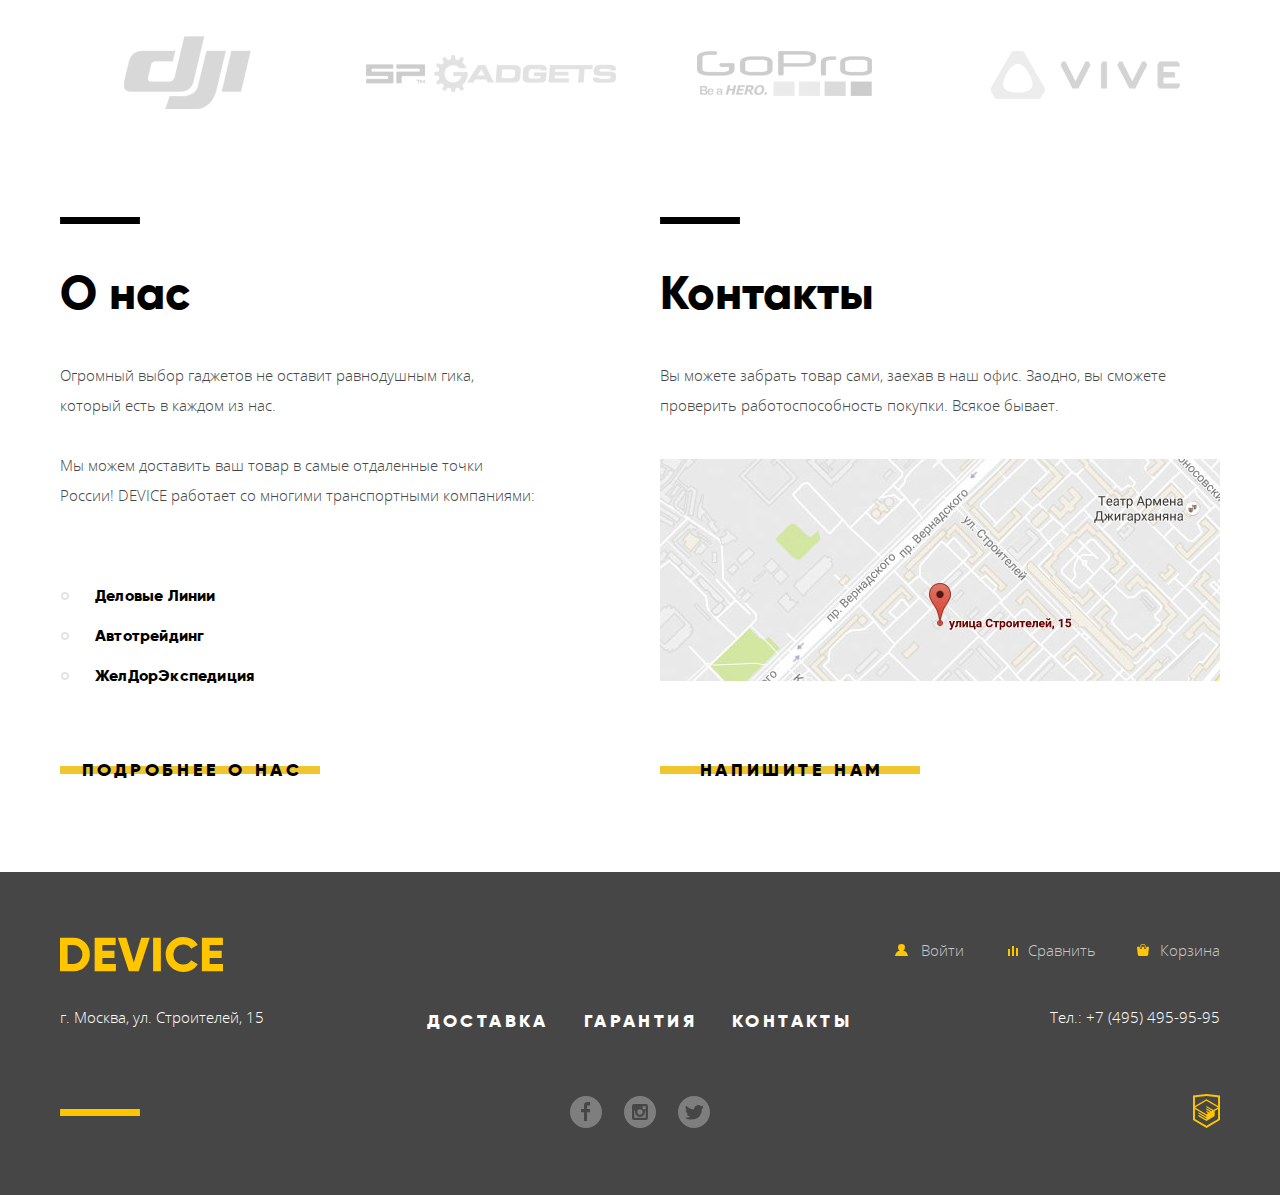
==== commit b5a20911: "Add files via upload" ====
--- a/index.html
+++ b/index.html
@@ -5,7 +5,7 @@
     <meta name="viewport" content="width=device-width, initial-scale=1">
     <title>Девайс интернет-магазин гаджетов</title>
     <link rel="stylesheet" href="css/normalize.css">
-    <link rel="stylesheet" href="css/style.css">
+    <link rel="stylesheet" href="css/style.min.css">
   </head>
   <body>
     <div class="container">
@@ -17,7 +17,6 @@
           <ul class="user-nav">
             <li class="search-block">
               <form class="search-form" action="https://echo.htmlacademy.ru" method="GET">
-
                 <input type="search" name="search" id="search-field" placeholder="Поиск по сайту">
                 <label for="search-field"><span class="visually-hidden">Поиск</span></label>
                 <button class="search-button" type="submit">Найти</button>
@@ -29,7 +28,7 @@
           </ul>
           <ul class="site-nav">
             <li>
-              <a href="">Каталог товаров</a>
+              <a class="link-link" href="catalog.html">Каталог товаров</a>
               <ul class="sub-menu">
                 <li>
                   <a href="">Виртуальная реальность</a>
@@ -58,14 +57,14 @@
 
         <!-- Начало блока slider-->
         <section class="slider">
-          <input class="visually-hidden" type="radio" id="product-1" name="toggle" checked>
-          <input class="visually-hidden" type="radio" id="product-2" name="toggle">
-          <input class="visually-hidden" type="radio" id="product-3" name="toggle">
+          <input class="slide-input visually-hidden" type="radio" id="slide-1" name="toggle" checked>
+          <input class="slide-input visually-hidden" type="radio" id="slide-2" name="toggle">
+          <input class="slide-input visually-hidden" type="radio" id="slide-3" name="toggle">
 
           <div class="slider-controls">
-            <label class="controls-item controls-item--1" for="product-1">Первый</label>
-            <label class="controls-item controls-item--2" for="product-2">Второй</label>
-            <label class="controls-item controls-item--3" for="product-3">Третий</label>
+            <label class="controls-item controls-item--1" for="slide-1">Первый</label>
+            <label class="controls-item controls-item--2" for="slide-2">Второй</label>
+            <label class="controls-item controls-item--3" for="slide-3">Третий</label>
           </div>
 
           <ul class="slider-list">
@@ -151,6 +150,7 @@
         <!-- Конец блока slider-->
 
         <section class="popular">
+          <h2 class="visually-hidden">Категории товаров</h2>
           <ul class="popular-list">
             <li class="popular-item">
               <a href="">
@@ -195,9 +195,9 @@
       <section class="tab-slider">
         <div class="tab-slider-wrapper container">
           <h2 class="visually-hidden">Информация по доставке, гарантии и кредиту</h2>
-          <input class="visually-hidden" type="radio" name="tab" id="tab-1" checked>
-          <input class="visually-hidden" type="radio" name="tab" id="tab-2">
-          <input class="visually-hidden" type="radio" name="tab" id="tab-3">
+          <input class="slide-input visually-hidden" type="radio" name="tab" id="tab-1" checked>
+          <input class="slide-input visually-hidden" type="radio" name="tab" id="tab-2">
+          <input class="slide-input visually-hidden" type="radio" name="tab" id="tab-3">
           <div class="tab-slider-controls">
             <label class="tab-control tab-control-1 button" for="tab-1">Доставка</label>
             <label class="tab-control tab-control-2 button" for="tab-2">Гарантия</label>
@@ -367,12 +367,13 @@
 
     <section class="modal modal-map">
       <h2 class="visually-hidden">Как до нас добраться</h2>
+      <iframe src="https://www.google.com/maps/embed?pb=!1m18!1m12!1m3!1d1262.2755616632735!2d37.528789171089514!3d55.68691391323381!2m3!1f0!2f0!3f0!3m2!1i1024!2i768!4f13.1!3m3!1m2!1s0x46b54cf65f5c8955%3A0x694710ccd55501e!2z0YPQuy4g0KHRgtGA0L7QuNGC0LXQu9C10LksIDE1LCDQnNC-0YHQutCy0LAsIDExOTMxMQ!5e0!3m2!1sru!2sru!4v1571227478166!5m2!1sru!2sru" width="960" height="559" style="border:0;" allowfullscreen=""></iframe>
       <img src="img/map-big.jpg" width="960" height="559" alt="Интернет-магазин 'Девайс' находится по адресу ул. Строителей, д. 15, Москва">
       <button class="modal-close" type="button">
         <span class="visually-hidden">Закрыть</span>
       </button>
     </section>
 
-  <script src="js/script.js"></script>
+    <script src="js/script.min.js"></script>
   </body>
 </html>
--- a/css/style.min.css
+++ b/css/style.min.css
@@ -0,0 +1 @@
+@keyframes bounce{0%{transform:translateY(-2000px)}70%{transform:translateY(30px)}90%{transform:translateY(-10px)}to{transform:translateY(0)}}@font-face{font-family:"Gilroy";font-style:normal;font-weight:300;src:local("Gilroy"),url(../fonts/gilroylight.woff2) format("woff2"),url(../fonts/gilroylight.woff) format("woff")}@font-face{font-family:"Gilroy";font-style:normal;font-weight:800;src:local("Gilroy"),url(../fonts/gilroyextrabold.woff2) format("woff2"),url(../fonts/gilroyextrabold.woff) format("woff")}@font-face{font-family:"Open Sans";font-style:normal;font-weight:300;src:local("Opensans"),url(../fonts/opensanslight.woff2) format("woff2"),url(../fonts/opensanslight.woff) format("woff")}@font-face{font-family:"Open Sans";font-style:normal;font-weight:400;src:local("Opensans"),url(../fonts/opensans.woff2) format("woff2"),url(../fonts/opensans.woff) format("woff")}body{margin:0;padding:0;font-family:"Gilroy",Arial,sans-serif;font-weight:800;font-size:15px;line-height:24px;color:#000}a{text-decoration:none}img{max-width:100%;height:auto}.visually-hidden:not(:focus):not(:active),input[type=checkbox].visually-hidden,input[type=radio].visually-hidden{position:absolute;width:1px;height:1px;margin:-1px;border:0;padding:0;white-space:nowrap;clip-path:inset(100%);clip:rect(0 0 0 0);overflow:hidden}.button{position:relative;z-index:100;display:block;min-width:240px;padding-right:8px;padding-left:12px;font-weight:800;font-size:18px;line-height:24px;font-family:"Gilroy",Arial,sans-serif;color:#000;text-align:center;text-transform:uppercase;letter-spacing:3.6px;cursor:pointer}.button:active{color:rgba(0,0,0,.3)}.button::before{content:"";position:absolute;top:8px;left:0;z-index:-1;width:100%;padding-top:4px;padding-bottom:4px;background-color:#f0c52e}.button:focus::before,.button:hover::before{top:-8px;padding-top:20px;padding-bottom:20px;transition:all .1s linear}.container{margin:0 auto;width:1160px;padding-right:20px;padding-left:20px}.main-header{position:relative;margin-top:40px;padding:34px 60px 142px;background-color:#f7e296}.main-navigation{display:flex;flex-direction:column}.main-navigation a{color:#000}.header-logo{position:absolute;top:-19px;cursor:pointer}.header-logo:hover,.site-nav a:hover,.user-nav a:hover{opacity:.6}.header-logo:active,.site-nav a:active,.user-nav a:active{opacity:.3}.footer-logo svg,.header-logo img{pointer-events:none}.site-nav,.sub-menu,.user-nav{padding:0;list-style:none}.site-nav,.sub-menu{margin:0}.user-nav{display:flex;flex-wrap:wrap;align-items:baseline;justify-content:flex-start;margin:0 0 29px}.search-block{width:537px}.user-nav li:nth-child(2){margin-right:auto}.user-nav li:nth-child(4){margin-left:35px}.user-link{padding-left:30px}.user-link::before{content:"";position:absolute;bottom:0;left:0;width:20px;height:18px;background-repeat:no-repeat}.user-link--login::before,.user-link--profile::before{background-image:url(../img/user-icon.svg);background-position:4px 2px}.inner-page .user-link--login::before{background-image:none}.inner-page .user-link--login{padding-left:18px;color:rgba(0,0,0,.3)}.user-link--compare::before{background-image:url(../img/compare-icon.svg);background-position:10px 4px}.user-link--cart::before{background-image:url(../img/cart-icon.svg);background-position:7px 2px}.search-form,.user-link{position:relative}.search-form input{width:356px;padding:9px 15px 7px 39px;box-sizing:border-box;line-height:30px;color:#000;background-color:transparent;background-image:url(../img/search-icon.svg);background-repeat:no-repeat;background-position:4px 15px;border:0;border-bottom:transparent}.search-form input:focus{outline:0}.search-form label::before{content:"";position:absolute;bottom:0;left:0;display:none;width:410px;height:2px;background-color:#000}.link-link:active:focus,.search-button:focus::before,.search-form input:focus+label::before{display:block}input[type=search]::placeholder{font-weight:300;font-size:15px;line-height:30px;font-family:"Open Sans",Arial,sans-serif;color:rgba(0,0,0,.3)}input[type=search]:hover::placeholder{color:rgba(0,0,0,.6)}.search-button{display:inline-block;vertical-align:baseline;margin-left:-3px;padding:8px 18px 7px 19px;font-weight:300;font-size:15px;line-height:30px;background-color:transparent;border:2px solid #000;opacity:0;cursor:pointer;font-family:"Open Sans",Arial,sans-serif}.search-button::before{content:"";position:absolute;bottom:0;left:0;display:none;width:356px;height:2px;background-color:#000}.search-form input:focus~.search-button{opacity:1}.search-button:hover{color:#fff;background-color:#000}.search-button:focus{color:#fff;background-color:#000;opacity:1}.search-button:active{color:rgba(255,255,255,.3);background-color:#000;opacity:1}.site-nav{display:flex;flex-wrap:wrap;justify-content:space-between}.site-nav>li:nth-child(1){position:relative;margin-right:282px;padding-right:40px}.site-nav>li:nth-child(1)>a{display:block;padding-bottom:21px}.site-nav>li:nth-child(1)::before{content:"";position:absolute;top:4px;left:231px;width:16px;height:16px;background-image:url(../img/plus.svg);background-repeat:no-repeat;background-position:0 0;opacity:.3;cursor:pointer}.site-nav li:nth-child(2){margin-right:33px}.site-nav li:nth-child(3){margin-right:auto}.site-nav li:nth-child(4){margin-right:-4px}.site-nav a{font-size:18px;text-transform:uppercase;letter-spacing:3.6px}.user-nav a{line-height:30px}.sub-menu a,.user-nav a{font-weight:300;font-size:15px;font-family:"Open Sans",Arial,sans-serif}.sub-menu{position:absolute;left:-60px;z-index:100;display:none;min-width:1040px;padding-right:60px;padding-bottom:34px;padding-left:60px;background-color:#f7e296}.site-nav>li:nth-child(1):hover .sub-menu{display:block}.sub-menu li{display:inline-block;vertical-align:top;margin-right:53px}.sub-menu li:nth-child(2){margin-right:71px}.sub-menu a{display:block;line-height:36px;text-transform:none;letter-spacing:.2px}.page-title{margin:0 0 24px;font-size:47px;line-height:48px;letter-spacing:.7px}.inner-page .main-header{margin-bottom:37px;padding-bottom:29px}.inner-content .container{width:1100px;padding-right:20px;padding-left:80px}.breadcrumbs{display:flex;justify-content:flex-start;flex-wrap:wrap;margin:0 0 46px;padding:0;font-weight:300;font-size:14px;font-family:"Open sans",Arial,sans-serif;list-style:none}.breadcrumbs li{position:relative;margin-right:39px}.breadcrumbs li:last-child{margin-right:0}.breadcrumbs li::after{content:"";position:absolute;top:9px;right:-20px;width:4px;height:7px;background-image:url(../img/nav-arrow.svg);background-repeat:no-repeat}.breadcrumbs a,.breadcrumbs-current{color:rgba(0,0,0,.3)}.breadcrumbs a:focus,.breadcrumbs a:hover{color:rgba(0,0,0,.6)}.breadcrumbs a:active{color:rgba(0,0,0,.1)}.breadcrumbs-current::after{display:none}.catalog-wrapper{position:relative}.main-container::after,.main-container::before{content:"";position:absolute;top:0;z-index:-3;width:100%;background-color:#a0a0a0;opacity:.2;overflow:hidden}.main-container::before{right:calc(50% + 250px);height:calc(100% + 10px)}.main-container::after{left:0;height:70px}@media screen and (max-width:1160px){.main-container::before{content:"";position:absolute;top:0;left:0;z-index:-3;width:327px;height:calc(100% + 10px);background-color:#a0a0a0;opacity:.2;overflow:hidden}}.catalog-columns{display:flex;justify-content:space-between}.catalog-columns h2{font-size:16px;letter-spacing:3.7px;text-transform:uppercase}.filters{width:200px;padding-right:70px}.filters h2{margin-top:24px;margin-left:3px;margin-bottom:91px}.sort h2{margin-top:14px;letter-spacing:3.8px}.filters fieldset{margin:0;padding:0;border:0}.filters legend{margin-left:1px;font-size:18px;line-height:30px;letter-spacing:.2px}.filters hr{width:201px;height:2px;margin:0 0 7px;background-color:#000;border:0}.filters ul{font-weight:300;font-size:14px;line-height:40px;font-family:"Open Sans",Arial,sans-serif;list-style:none}.filter-color{margin-bottom:32px}.filter-bluetooth{margin-bottom:39px}.filter-option label{position:relative;display:inline-block;vertical-align:top;cursor:pointer;user-select:none}.filter-input-checkbox+label::before{content:"";position:absolute;top:9px;left:-40px;width:27px;height:23px;background-image:url(../img/checkbox-off.svg);background-repeat:no-repeat;background-position:0 0}.filter-input-checkbox:checked+label::before{content:"";position:absolute;top:9px;left:-40px;width:27px;height:23px;background-image:url(../img/checkbox-on.svg);background-repeat:no-repeat;background-position:0 0}.filter-input-radio+label::before{content:"";position:absolute;top:8px;left:-40px;width:25px;height:25px;background-image:url(../img/radio-off.svg);background-repeat:no-repeat;background-position:0 0}.filter-input-radio:checked+label::before{content:"";position:absolute;top:8px;left:-40px;width:25px;height:25px;background-image:url(../img/radio-on.svg);background-repeat:no-repeat;background-position:0 0}.filter-input-checkbox+label:hover::before,.filter-input-radio+label:hover::before{opacity:.6}.filter-input-checkbox+label:active::before,.filter-input-radio+label:active::before{opacity:1}.filter-input:checked:disabled+label,.filter-input:disabled+label{color:#a6a6a6}.filter-input:checked:disabled+label::before,.filter-input:disabled+label::before{opacity:.25}.filter-input-checkbox:focus+label,.filter-input-radio:focus+label{outline:2px solid rgba(77,144,254,.5)}.range-filter{width:200px;margin-top:32px;margin-bottom:29px}.range-controls{position:relative;height:2px;margin-bottom:9px;padding-top:0;background-color:#ddd;border-radius:5px}.range-controls .scale{height:2px;background:#dbdbdb}.range-controls .bar{width:60%;height:2px;background:#91c92f}.range-controls .toggle{position:absolute;top:-10px;left:0;width:4px;height:4px;padding:0;background-color:#ababab;border:8px solid #fff;border-radius:50%;box-shadow:0 2px 1px 0 #cfcfcf;cursor:pointer}.range-controls .toggle:active{border:9px solid #fff}.range-controls .toggle-min{left:-4px}.range-controls .toggle-max{left:109px}.price-controls{font-size:0}.price-controls label{font-weight:300;font-size:14px;color:rgba(0,0,0,.2)}.price-controls input{width:72px;margin-left:1px;font-family:Gilroy,Arial,sans-serif;font-size:14px;color:rgba(0,0,0,.2);background:0 0;border:0;border-radius:5px}.max-price{text-align:right}.button-filter{align-self:flex-start;min-width:200px;padding-right:10px;padding-left:13px;background-color:transparent;border:0}.button-filter::before{top:9px}.button-filter:hover::before{top:-9px}.catalog{display:flex;flex-direction:column;width:760px;margin-bottom:77px}.catalog .sort-type,.sort{display:flex;flex-wrap:wrap}.sort{align-items:center;min-height:70px;margin-bottom:69px}.sort ul{margin:0;padding:0;list-style:none}.catalog .sort-type{width:460px;margin-top:-3px;margin-right:auto;margin-left:50px}.sort-type li{margin-right:29px}.sort-type .sort-link{font-weight:400;font-size:14px;line-height:18px;font-family:"Open Sans",Arial,sans-serif;color:rgba(0,0,0,.3)}.sort-type .sort-link:hover{color:rgba(0,0,0,.6)}.sort-type .sort-link:active{color:#000}.sort-type .sort-link--active,.sort-type .sort-link--active:hover{color:#000;user-select:none}.sort-switch{width:41px}.sort-link--ascending,.sort-link--descending{position:relative}.sort-link--ascending::before,.sort-link--descending::before{content:"";position:absolute;bottom:-5px;width:11px;height:10px;background-repeat:no-repeat;opacity:.2}.sort-link--ascending::before{background-image:url(../img/icon-up-dir.svg)}.sort-link--descending::before{left:30px;background-image:url(../img/icon-down-dir.svg)}.sort-link--ascending:hover::before,.sort-link--descending:hover::before{opacity:.4}.sort-link--ascending:active::before,.sort-link--descending:active::before{opacity:1}.sort-switch .sort-link--active::before,.sort-switch .sort-link--active:hover::before{cursor:default;opacity:1}.sort-link--ascending:focus::before,.sort-link--descending:focus::before{outline:2px solid rgba(77,144,254,.5);opacity:1}.catalog-item,.catalog-items{position:relative;display:flex}.catalog-items{flex-wrap:wrap;justify-content:space-between;margin:0;padding:0;list-style:none}.catalog-item{flex-direction:column;margin-bottom:46px}.catalog-item:last-child{margin-bottom:35px}.catalog-item h3{order:1;margin:20px 0 0;letter-spacing:.2px}.catalog-item .item-link{display:flex;justify-content:space-between;align-items:baseline;font-size:18px;color:#000}.catalog-item .item-price{font-weight:300;font-size:16px;font-family:inherit;color:#464646}.item-image{position:relative;font-size:0}.catalog-item .item-actions{position:absolute;top:0;left:0;z-index:10;order:3;width:360px;height:380px;text-align:center;background-color:rgba(238,238,238,.7);display:none}.catalog-item:hover .item-actions,.item-image{display:block}.item-actions .button{display:inline-block;vertical-align:top;min-width:180px;margin-top:180px;padding-right:10px;margin-bottom:20px;padding-left:10px;background-color:transparent;border:0}.item-actions .add-to-compare{z-index:100;display:block;font-weight:300;font-size:13px;font-family:"Open Sans",Arial,sans-serif;color:rgba(0,0,0,.5);letter-spacing:.2px}.item-actions .add-to-compare:hover{color:#000}.item-actions .add-to-compare:active{color:rgba(0,0,0,.2)}.item-image .flag-new{cursor:default}.item-image .flag-new::before{content:"New";position:absolute;top:29px;right:27px;z-index:20;width:56px;height:56px;font-size:14px;line-height:60px;text-align:center;overflow:hidden;color:rgba(0,0,0,.2);text-transform:uppercase;border:solid 2px rgba(0,0,0,.1);border-radius:50%}.pagination-list{display:flex;justify-content:space-between;width:760px;font-size:16px;background-color:#ebebeb;box-sizing:border-box}.pagination-button{font-weight:800;text-transform:uppercase;letter-spacing:3.8px;color:#000;background-color:transparent;border:0;cursor:pointer}.pagination-button-next{padding:27px 25px 25px 31px}.pagination-button-back{padding:27px 35px 25px 30px}.pagination-button-back:hover,.pagination-button-next:hover{background-color:#d9d9d9}.pagination-button-back:active,.pagination-button-next:active{color:rgba(0,0,0,.3);background-color:#d9d9d9}.pagination-list ul{display:flex;flex-wrap:wrap;justify-content:center;width:340px;margin:0;padding:25px 14px 21px 21px;list-style:none}.pagination-list .pagination-link{padding:0 14px;color:rgba(0,0,0,.3);user-select:none}.pagination-link:hover{color:rgba(0,0,0,.6)}.pagination-link:active{color:#000}.pagination-list .pagination-link-current,.pagination-list .pagination-link-current:hover{color:#000;cursor:default}.popular{margin-bottom:262px}.popular-list{display:flex;justify-content:space-between;margin:0;padding:0;list-style:none}.popular-item{z-index:5;background-color:#f7e296}.popular-item:hover{background-color:#f0c52e}.popular-item a{position:relative;display:flex;flex-direction:column;justify-content:center;align-items:center;width:160px;height:160px;font-weight:800;color:#000}.popular-item a:active{opacity:.3}.popular-item img{z-index:-1}.popular-image--bottom{padding-top:40px}.popular-item p{position:absolute;top:193px;left:0;margin:0;font-size:18px}.top-brands{margin-top:94px;margin-bottom:93px}.brand-list{display:flex;justify-content:space-between;margin:0;padding:0;list-style:none}.brand-link{display:block;width:260px;height:100px;background-repeat:no-repeat}.brand-link--dji{background-image:url(../img/logo-brand-gray-1.png)}.brand-link--dji:hover{background-image:url(../img/logo-brand-1.png)}.brand-link--spgadgets{background-image:url(../img/logo-brand-gray-2.png)}.brand-link--spgadgets:hover{background-image:url(../img/logo-brand-2.png)}.brand-link--gopro{background-image:url(../img/logo-brand-gray-3.png)}.brand-link--gopro:hover{background-image:url(../img/logo-brand-3.png)}.brand-link--vive{background-image:url(../img/logo-brand-gray-4.png)}.brand-link--vive:hover{background-image:url(../img/logo-brand-4.png)}.index-columns{display:flex;justify-content:space-between;padding-bottom:90px;color:#000}.index-columns h2{margin-top:52px;margin-bottom:28px;font-size:47px;line-height:48px}.index-columns p{margin-bottom:15px;padding-right:85px;font-weight:300;font-size:15px;line-height:30px;font-family:"Open Sans",Arial,sans-serif;color:#464646}.index-columns .button{align-self:flex-start}.about-us,.contacts{position:relative;display:flex;flex-direction:column;align-content:space-between;width:560px}.about-us::before,.contacts::before{content:"";position:absolute;width:78px;height:7px;background-color:#000;border-right:1px solid #121212;border-left:1px solid #121212}.about-us ul{margin-top:51px;margin-bottom:auto;padding:0;font-size:16px;line-height:40px;list-style:none}.about-us li{position:relative;padding-left:35px;letter-spacing:.2px}.about-us li::before{content:"";position:absolute;top:16px;left:1px;width:4px;height:4px;border:2px solid #e5e5e5;border-radius:50%}.contacts p{margin-bottom:39px;padding-right:45px}.contacts-map{margin-bottom:70px}.main-footer{position:relative;padding:45px 0 61px;font-weight:300;font-family:"Open Sans",Arial,sans-serif;color:#fff;background-color:#464646}.main-footer ul{margin:0;padding:0;list-style:none}.footer-wrapper{display:flex;flex-direction:column}.footer-logo{position:absolute;top:20px;margin-right:auto;cursor:pointer}.footer-logo path{fill:#ffc600}.footer-logo:hover,.footer-user-link:hover::before{opacity:.6}.footer-logo:active,.footer-user-link:active::before{opacity:.3}.footer-user-block{position:relative;margin-bottom:22px}.footer-user-block ul{display:flex;flex-direction:row;justify-content:flex-end;margin-top:15px}.footer-user-block li{margin-left:34px}.footer-user-link{position:relative;padding-left:30px;line-height:36px;color:rgba(255,255,255,.7)}.footer-user-link::before{content:"";position:absolute;bottom:0;left:0;width:20px;height:18px;background-repeat:no-repeat}.footer-contacts a,.footer-user-link:hover,.inner-page .footer-user-link--login:hover{color:#fff}.footer-user-link:active,.inner-page .footer-user-link--login:active{color:rgba(255,255,255,.3)}.inner-page .footer-user-link--login{padding-left:18px;color:rgba(255,255,255,.3)}.footer-user-nav .user-link--login::before,.footer-user-nav .user-link--profile::before{background-image:url(../img/user-icon-footer.svg)}.footer-user-nav .user-link--cart::before{background-image:url(../img/cart-icon-footer.svg)}.footer-user-nav .user-link--compare::before{background-image:url(../img/compare-icon-footer.svg)}.footer-contacts{display:flex;justify-content:space-between;align-items:center;margin-bottom:50px}.footer-contacts ul{display:flex;flex-wrap:wrap;justify-content:center;width:560px;margin-right:auto;margin-left:auto;padding:7px 20px 0;font-weight:800;font-size:18px;line-height:24px;font-family:"Gilroy",Arial,sans-serif;text-transform:uppercase}.footer-contacts li{margin-right:35px;letter-spacing:3.4px}.footer-contacts a:hover{color:rgba(255,255,255,.6)}.footer-contacts a:active{color:rgba(255,255,255,.3)}.footer-social{position:relative;display:flex;justify-content:center}.footer-social::before{content:"";position:absolute;top:15px;left:0;width:78px;height:7px;background-color:#ffc600;border-right:1px solid #f2bd05;border-left:1px solid #f2bd05}.footer-social ul{display:flex;margin-top:2px}.footer-social li{margin:0 11px}.social-button{display:inline-block;vertical-align:baseline;width:32px;height:32px;background-repeat:no-repeat;background-position:0 0;opacity:.3}.social-button--facebook{background-image:url(../img/facebook-icon.svg)}.social-button--instagram{background-image:url(../img/instagram-icon.svg)}.social-button--twitter{background-image:url(../img/twitter-icon.svg)}.social-button:focus{outline:5px auto -webkit-focus-ring-color;outline-color:rgba(77,144,254);opacity:.6}.logo-htmlacademy img:hover,.social-button:hover{opacity:.6}.social-button:active{opacity:.1}.logo-htmlacademy{position:absolute;top:0;right:0}.logo-htmlacademy img:active{opacity:.3}.logo-htmlacademy img:focus{outline:2px solid rgba(77,144,254,.5)}.slider{position:relative;z-index:1;min-height:493px;margin-bottom:-12px}.slider-controls{position:absolute;top:208px;right:70px;z-index:100;height:18px;font-size:0;text-align:center}.controls-item{position:relative;display:inline-block;vertical-align:top;margin-right:33px;border-radius:50%;cursor:pointer}.controls-item::before{content:"";position:absolute;top:8px;left:8px;z-index:1;width:10px;height:10px;background-color:transparent;border:1px solid #000;border-radius:50%}#slide-1:checked~.slider-list .slider-item:nth-child(1),#slide-2:checked~.slider-list .slider-item:nth-child(2),#slide-3:checked~.slider-list .slider-item:nth-child(3){display:block}#slide-1:checked~.slider-controls .controls-item--1::after,#slide-2:checked~.slider-controls .controls-item--2::after,#slide-3:checked~.slider-controls .controls-item--3::after{content:"";position:absolute;top:11px;left:11px;z-index:2;width:4px;height:4px;background-color:transparent;border:1px solid #000;border-radius:50%}.slide-input:checked:focus~.slider-controls .controls-item::before,.slide-input:focus:checked~.tab-slider-controls .tab-control{outline:2px solid rgba(77,144,254,.5)}.slider-list{position:relative;top:-32px;display:flex;flex-direction:row;margin:0;padding:0;list-style:none}.slider-item{display:none}.slider-item .column-description::before{content:"";position:absolute;top:-42px;width:100px;height:7px;background-color:#fff}.slider-item .column-description::after{position:absolute;top:-94px;right:49px;z-index:-1;font-size:179px;line-height:179px;color:#fff}.slider-item-1 .column-description::after{content:"01"}.slider-item-2 .column-description::after{content:"02"}.slider-item-3 .column-description::after{content:"03"}.item-columns{display:flex}.column-image{width:560px;margin-right:40px}.column-description{width:560px}.column-image .slide-image-1,.column-image .slide-image-2,.column-image .slide-image-3{position:relative}.column-image .slide-image-1{top:-79px;left:90px}.column-image .slide-image-2{top:-67px;left:116px}.column-image .slide-image-3{top:-14px;left:31px}.slider-item h3{z-index:3;max-width:560px;margin:0 0 19px;font-weight:800;font-size:47px;line-height:56px;letter-spacing:.7px}.slider-item p{max-width:500px;margin:0 0 51px;font-weight:300;line-height:30px;font-family:"Open Sans",Arial,sans-serif;color:#464646;letter-spacing:.2px}.slider-item-button{display:inline-block;vertical-align:baseline;min-width:200px;margin-bottom:58px;padding-right:8px;padding-left:12px}.characteristic-list{display:flex;margin:0;padding:0 0 30px;list-style:none}.characteristic-list span{display:block;margin-right:79px}.slider-item-3 span{margin-right:49px}.characteristic-list span:nth-child(1){margin-bottom:7px;font-weight:300;font-size:36px;line-height:48px}.characteristic-list span:nth-child(2){font-weight:300;font-size:13px;line-height:20px;font-family:'Open Sans',Arial,sans-serif;color:#464646}.tab-slider{min-height:288px;background-color:#e5e5e5}.tab-slider-wrapper{position:relative;top:-12px;display:flex;justify-content:space-between;padding-bottom:60px}.tab-slider-controls{position:relative;display:flex;flex-direction:column;justify-content:flex-start;align-items:flex-start;width:300px}.tab-slider-controls::before{content:"";position:absolute;top:-88px;right:16px;width:7px;height:319px;background-color:#000}.tab-control{min-width:140px;margin-bottom:40px;padding-right:10px;padding-left:10px}#tab-1:checked~.tab-slider-controls .tab-control-1::before,#tab-2:checked~.tab-slider-controls .tab-control-2::before,#tab-3:checked~.tab-slider-controls .tab-control-3::before{top:-8px;width:278px;padding-top:20px;padding-bottom:20px;background-color:#000}#tab-1:checked~.tab-slider-controls .tab-control-1,#tab-2:checked~.tab-slider-controls .tab-control-2,#tab-3:checked~.tab-slider-controls .tab-control-3{color:#f7e184}.tab-content{width:760px}.tab{position:relative;display:none}#tab-1:checked~.tab-content .tab-1,#tab-2:checked~.tab-content .tab-2,#tab-3:checked~.tab-content .tab-3{display:block}.tab h3{margin-top:-15px;margin-bottom:31px;font-size:47px;line-height:48px;letter-spacing:1.1px}.tab p,.write-us-form input{font-family:"Open Sans",Arial,sans-serif;color:#464646}.tab p{font-weight:300;letter-spacing:.2px;width:436px;font-size:15px;line-height:30px}.tab::before{content:"";position:absolute;width:200px;height:200px;background-repeat:no-repeat}.tab-1::before{top:12px;right:2px;background-image:url(../img/delivery.svg)}.tab-2::before{top:-12px;right:17px;background-image:url(../img/warranty.svg)}.tab-3::before{top:-13px;right:26px;background-image:url(../img/credit.svg)}.modal{position:fixed;z-index:100;display:none;color:#000;background-color:#fff;box-shadow:0 10px 20px 0 rgba(4,6,6,.2)}.modal-show{display:block;animation:bounce .6s}.modal-write-us{top:212px;left:50%;width:760px;margin-left:-480px;padding:93px 100px 85px}.modal-close{position:absolute;top:22px;z-index:2;right:22px;width:55px;height:55px;background-color:#f0c52e;border:0;border-radius:50%;opacity:.6;cursor:pointer}.modal-close:hover{opacity:1}.modal-close:active{opacity:.3}.modal-close::after,.modal-close::before{content:"";position:absolute;top:27px;right:13px;width:29px;height:2px;background-color:#fff}.modal-close::before{transform:rotate(45deg)}.modal-close::after{transform:rotate(-45deg)}.write-us-form{display:flex;flex-direction:column}.write-us-form label{display:block;margin-bottom:7px;font-size:18px;line-height:24px}.write-us-form>label{letter-spacing:.3px}.write-us-form input{display:block;width:360px;padding:16px 20px;box-sizing:border-box;font-size:14px;line-height:18px;background-color:#f2f2f2;border:0}.write-us-form input:hover,.write-us-form textarea:hover{background-color:#eaeaea}.write-us-form input:focus{outline:3px solid #f7e296;background-color:#fff}.write-us-form input:invalid{outline:0;background-color:#f6dada}.write-us-form input::placeholder,.write-us-form textarea::placeholder{color:rgba(70,70,70,.4)}.write-us-form textarea{width:720px;height:124px;margin-bottom:41px;padding:16px 20px;color:#464646;background-color:#f2f2f2;border:0;letter-spacing:-.4px}.write-us-form textarea:focus{background-color:#fff;outline:3px solid #f7e296}.user-data-fields{display:flex;justify-content:space-between;margin-bottom:33px}.write-us-button{align-self:flex-start;min-width:200px;padding-right:10px;padding-left:10px;background-color:transparent;border:0}.write-us-button::before{top:9px}.write-us-button:hover::before{top:-9px}.modal-map{top:212px;left:50%;width:960px;height:559px;margin-left:-480px}.modal-map iframe{position:relative;z-index:2;border:0}.modal-map img{position:absolute;top:0;left:0;z-index:1}
